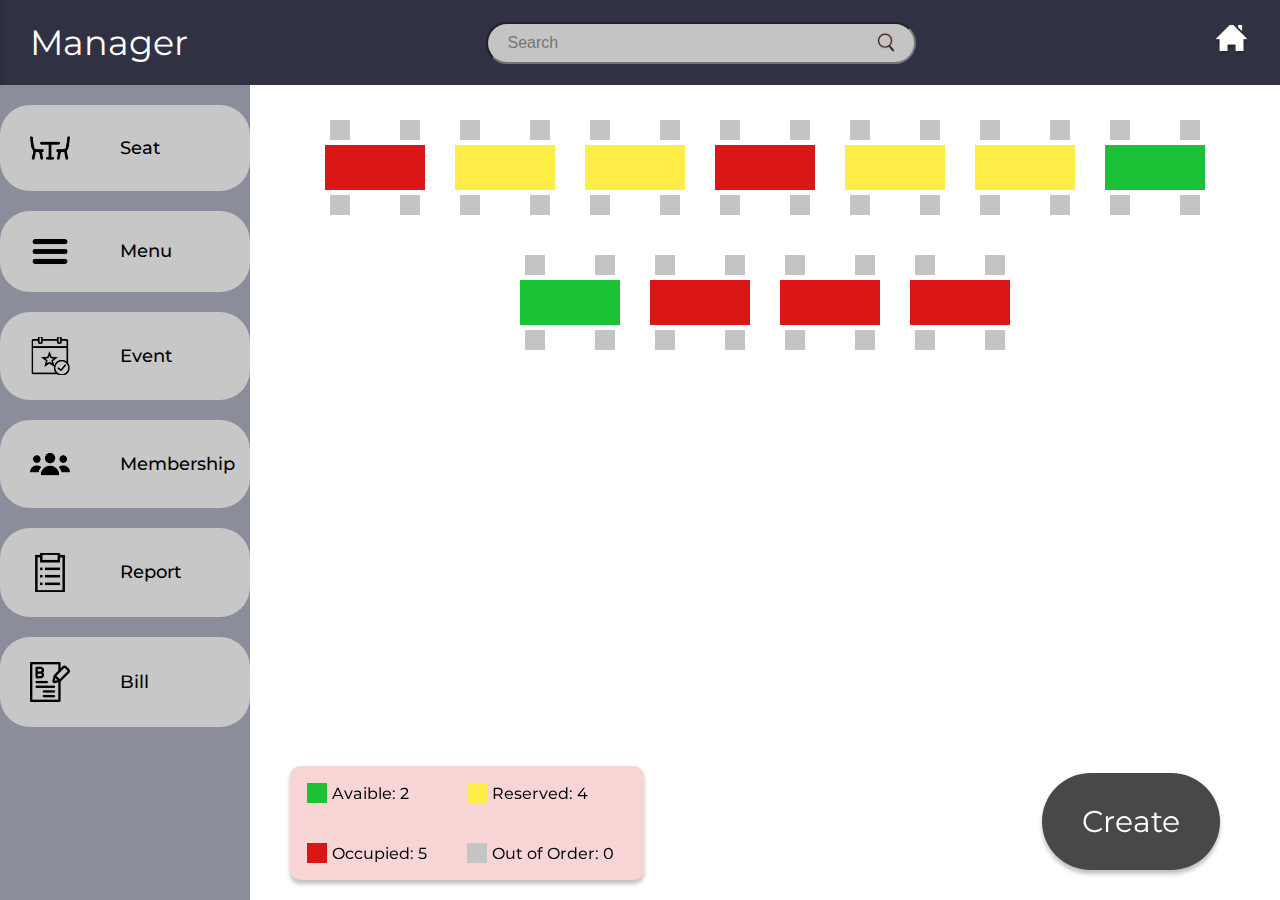
==== index.html @ 70da74de "restaurant project" ====
<!DOCTYPE html>
<html lang="en">
    <head>
        <meta charset="UTF-8">
        <meta http-equiv="X-UA-Compatible" content="IE=edge">
        <meta name="viewport" content="width=device-width, initial-scale=1.0">

        <!-- reset css -->
        <link rel="stylesheet" href="./assets/css/reset.css">

        <!-- main-file -->
        <link rel="stylesheet" href="./assets/css/main.css">

        <!-- resMain -->
        <link rel="stylesheet" href="./assets/css/responsive/resMain.css">

        <!-- favicon -->
        <link rel="shortcut icon" href="./assets/img/favicon.ico" type="image/x-icon">

        <!-- font-monterrat -->
        <link href="https://fonts.googleapis.com/css?family=Montserrat:300,400,500,600,700&display=swap" rel="stylesheet">

        <!-- font-awesome -->
        <link rel="stylesheet" href="https://cdnjs.cloudflare.com/ajax/libs/font-awesome/6.0.0-beta3/css/all.min.css">

        <!-- seat-file -->
        <link rel="stylesheet" href="./assets/css/seat.css">

        <!-- responsive seat -->
        <link rel="stylesheet" href="./assets/css/responsive/resSeat.css">

        <title>Seating</title>
    </head>
    <body>
        <!-- header -->
        <header>
            <!-- <input type="checkbox" id="check"> -->
            <div class="bar">
                <i class="fas fa-bars"></i>
            </div>
            <!-- logo -->
            <div class="header__logo">
                <h1>
                    <a href="">Manager</a>
                </h1>
            </div>

            <!-- search -->
            <div class="header__search">
                <input type="text" placeholder="Search">
                <img src="./assets/img/search.png" alt="">
            </div>

            <!-- home -->
            <div class="header__home">
                <a href="#">
                    <img src="./assets/img/home.png" alt="">
                </a>
            </div>
        </header>

        <!-- main-content -->
        <main>
            <!-- sidebar -->
            <div id="sidebar">
                <ul>
                    <li>
                        <a href="#">
                            <img src="./assets/img/seat.png" alt="image">
                            <span>Seat</span>
                        </a>
                    </li>
                    <li>
                        <a href="#">
                            <img src="./assets/img/menu.png" alt="image">
                            <span>Menu</span>
                        </a>
                    </li>
                    <li>
                        <a href="#">
                            <img src="./assets/img/event.png" alt="image">
                            <span>Event</span>
                        </a>
                    </li>
                    <li>
                        <a href="#">
                            <img src="./assets/img/membership.png" alt="image">
                            <span>Membership</span>
                        </a>
                    </li>
                    <li>
                        <a href="#">
                            <img src="./assets/img/report.png" alt="image">
                            <span>Report</span>
                        </a>
                    </li>
                    <li>
                        <a href="#">
                            <img src="./assets/img/bill.png" alt="image">
                            <span>Bill</span>
                        </a>
                    </li>
                </ul>
            </div>

            <!-- <div id="overlay"></div> -->

            <div id="side__bar_mobile">
                <div class="close">
                    <i class="fas fa-times"></i>
                </div>

                <h1>
                    <a href="#">Manager</a>
                </h1>

                <div class="header__search">
                    <input type="text" placeholder="Search">
                    <img src="./assets/img/search.png" alt="">
                </div>

                <ul>
                    <li>
                        <a href="#">
                            <img src="./assets/img/seat.png" alt="image">
                            <span>Seat</span>
                        </a>
                    </li>
                    <li>
                        <a href="#">
                            <img src="./assets/img/menu.png" alt="image">
                            <span>Menu</span>
                        </a>
                    </li>
                    <li>
                        <a href="#">
                            <img src="./assets/img/event.png" alt="image">
                            <span>Event</span>
                        </a>
                    </li>
                    <li>
                        <a href="#">
                            <img src="./assets/img/membership.png" alt="image">
                            <span>Membership</span>
                        </a>
                    </li>
                    <li>
                        <a href="#">
                            <img src="./assets/img/report.png" alt="image">
                            <span>Report</span>
                        </a>
                    </li>
                    <li>
                        <a href="#">
                            <img src="./assets/img/bill.png" alt="image">
                            <span>Bill</span>
                        </a>
                    </li>

                    <li>
                        <label class="checkbox">
                            <input type="checkbox">
                            <span>
                                <span></span>
                            </span>
                        </label>
                    </li>
                </ul>
            </div>

            <div id="overlay"></div>

            <!-- main-content -->
            <div id="content">
                <!-- table-box -->
                <div id="table-box">
                    <div class="table-box__left">
                        <div>
                            <span class="table-index">Table N</span>
                            <span class="table-status">Reserved</span>
                        </div>

                        <div class="table-timeout">Reservation Timeout: 1m12s</div>

                        <p>Lorem ipsum dolor, sit amet consectetur adipisicing elit. Numquam harum dolorum veniam </p>
                    </div>

                    <div class="table-box__right">
                        <uk>
                            <li class="change-status">Change status</li>
                            <li class="bill">Bill Detail</li>
                            <li class="done">Done</li>
                            <li class="delete">Delete Table</li>
                        </uk>
                    </div>
                </div>
                <!-- end of table box -->

                <!-- change status -->
                <div class="table__change-status">
                    <h1>Change status for table N</h1>

                    <div class="change_color">
                        <div>
                            <div class="change_color--item">
                                <span class="table--green"></span>
                                <span>Avaible</span>
                            </div>
                            <div class="change_color--item">
                                <span class="table--yellow"></span>
                                <span>Reserved</span>
                            </div>
                        </div>
                        <div>
                            <div class="change_color--item">
                                <span class="table--red"></span>
                                <span>Occupied</span>
                            </div>
                            <div class="change_color--item">
                                <span class="table--grey"></span>
                                <span>Out of Order</span>
                            </div>
                        </div>
                    </div>

                    <button class="close-change-status">Close</button>
                    <div style="clear: both;"></div>
                </div>
                <!-- end status -->

                <!-- create table -->
                <div class="table">
                    <div class="table-item">
                        <div class="table-item__chair">
                            <span></span>
                            <span></span>
                        </div>

                        <div class="table-item__mid table--red">

                        </div>

                        <div class="table-item__chair">
                            <span></span>
                            <span></span>
                        </div>
                    </div>
                </div>
                <!-- end of create table -->
            </div>

            <!-- thống kế và add -->
            <footer>
                <div id="table-count">
                    <div>
                        <div>
                            <span class="table--green box"></span>
                            <span class="count">Avaible: 6</span>
                        </div>
                        <div>
                            <span class="table--yellow box"></span>
                            <span class="count">Reserved: 4</span>
                        </div>
                    </div>

                    <div>
                        <div>
                            <span class="table--red box"></span>
                            <span class="count">Occupied: 8</span>
                        </div>
                        <div>
                            <span class="table--grey box"></span>
                            <span class="count">Out of Order: 2</span>
                        </div>
                    </div>
                </div>

                <div id="table-add">Create</div>

                <div class="popup-create">
                    <div>Create table N</div>
                    <div>
                        <button class="createY">Yes</button>
                        <button class="createN">No</button>
                    </div>
                </div>
            </footer>

        </main>

    </body>
    <script src="./assets/js/seat.js"></script>
</html>
---- assets/css/main.css ----
header {
    display: flex;
    justify-content: space-between;
    align-items: center;
    background-color: #303243;
    color: #fff;
    height: 85px;
    padding: 0 30px;
    position: fixed;
    top: 0;
    left: 0;
    right: 0;

    z-index: 1000;
}

header .header__logo a {
    font-size: 35px;
    display: block;
    color: #fff;
    font-weight: normal;
}

.header__search {
    position: relative;
    display: inline-block;
}

.header__search input {
    padding: 10px 20px;
    width: 430px;
    border-radius: 30px;
    font-size: 16px;
    background-color: #C4C4C4;
    padding-right: 45px;
}

.header__search img {
    width: 20px;
    position: absolute;
    top: 9.5px;
    right: 20px;
}

header .header__home img {
    width: 37px;
}

/* main */
main {
    display: flex;
}

#sidebar {
    width: 250px;
    background-color: #8B8D9A;
    height: calc(100vh - 85px);
    overflow: auto;

    position: fixed;
    top: 85px;
    left: 0;
    z-index: 100000;
}

#sidebar ul li {
    background-color: #C7C7C7;
    border-radius: 30px;
    padding: 25px 30px;
    margin-top: 20px;
}

#sidebar ul li a {
    display: flex;
    align-items: center;
    justify-content: space-between;
    color: #000;
    font-weight: 500;
}

#sidebar ul li span {
    display: block;
    width: 100px;
    font-size: 18px;
}

#sidebar ul li img {
    width: 40px;
}

#content {
    width: calc(100% - 250px);
    padding-top: 85px;
    margin-left: 250px;
    position: relative;

    min-height: 100vh;
    /* background-color: #282C34; */
}

/* side bar mobile */
#side__bar_mobile {
    /* margin-top: 200px; */
    position: fixed;
    z-index: 1100;
    background-color: #fff;
    top: 0;
    left: 0;
    bottom: 0;
    width: 400px;
    max-width: 100%;
    box-shadow: 0px 4px 4px rgba(0, 0, 0, 0.25);
    
    padding: 16px 0 32px 32px;
    transform: translateX(-100%);
}

#side__bar_mobile h1 {
    padding: 30px 0px 30px 20px;
    /* font-size: 30px; */
}

#side__bar_mobile h1 a {
    color: #000;
    font-size: 35px;
}

#side__bar_mobile ul li {
    padding: 20px 0px 20px 20px;
}

#side__bar_mobile ul li:hover { 
    background-color: #F0F0F0;
}

#side__bar_mobile ul li a {
    display: flex;
    align-items: center;
}

#side__bar_mobile ul li a img {
    width: 40px;
}

#side__bar_mobile ul li a img {
    padding-right: 15px;
}

#side__bar_mobile ul li a span {
    font-size: 18px;
    color: #000;
}

.close{
    position: absolute;
    top: 1rem;
    right: 1.5rem;
    font-size: 25px;
    cursor: pointer;
}

.close:active {
    color: #ddd;
}

#overlay {
    position: fixed;
    top: 0;
    bottom: 0;
    left: 0;
    right: 0;
    background-color: rgba(0, 0, 0, 0.3);
    display: none;
}

header .bar {
    display: none;
    cursor: pointer;
}

#side__bar_mobile .header__search {
    padding-left: 20px;
    margin-bottom: 25px;
}

/* chuyển */
label.checkbox input {
    display: none;
}

label.checkbox > span {
    width: 56px;
    height: 30px;
    display: inline-block;
    background-color: #fff;
    border-radius: 26px;
    position: relative;
    box-shadow: 0 4px 8px 0 rgba(0, 0, 0, 0.2), 0 6px 20px 0 rgba(0, 0, 0, 0.19);
}

label.checkbox > span > span {
    width: 28px;
    height: 28px;
    border-radius: 50%;
    display: inline-block;
    position: absolute;
    left: 1px;
    top: 1px;
    background-color: #fff;
    box-shadow: 0 4px 8px 0 rgba(0, 0, 0, 0.2), 0 6px 20px 0 rgba(0, 0, 0, 0.19);
}

label.checkbox > input:checked + span > span {
    right: 1px;
    left: auto;
}

label.checkbox > input:checked + span {
    /* background-color: #4CD964; */
    background-color: #282C34   ;
}
---- assets/css/responsive/resMain.css ----
@media screen and (max-width: 1150px) {
    header .bar {
        font-size: 30px;
    }

    #sidebar {
        width: 100px;
        overflow: none;
    }

    #sidebar ul li img {
        width: 30px;
    }

    #sidebar ul li {
        padding: 10px;
    }

    #sidebar ul li a {
        display: block;
        text-align: center;
    }

    #sidebar ul li span {
        display: none;
    }

    #content {
        margin-left: 100px;
        width: 100%;
    }

    .header__search input {
        width: 300px;
    }
}

@media screen and (max-width: 950px) {
    header {
        /* position: static; */
    }

    header .header__logo{
        display: none;
    }

    #sidebar {
        display: none;
    }

    #content {
        margin-left: 0px;
        position: relative;
    }

    header .bar {
        display: block;
    }

    header .header__search {
        display: none;
    } 
}
---- assets/css/seat.css ----
/* ---- public ------ */
.table--green {
    background-color: #1CC136;
}

.table--red {
    background-color: #DB1616;
}

.table--yellow {
    background-color: #FFED47;
}

.table--grey {
    background-color: #C4C4C4;
}

/* ---------- box ---------- */
#table-box {
    background-color: #C4C4C4;
    width: 550px;
    height: 300px;
    color: #000;
    /* display: flex; */
    padding: 20px;
    border-radius: 30px;
    font-size: 18px;
    
    position: fixed;
    top: 50%;
    left: 60%;
    transform: translate(-50%, -50%);
    z-index: 1000;

    /* ẩn table box */
    display: none;
    /* box-shadow */
}

#table-box .table-box__left {
    width: 50%;
    border-right: 1px solid #000;
    padding: 0 10px;
}

#table-box .table-box__left div:first-child {
    display: flex;
    justify-content: space-between;
    align-items: center;
    margin-bottom: 15px;
}

#table-box .table-box__left div:first-child span:last-child {
    background-color: #FFED47;
    padding: 5px 10px;
}

#table-box .table-timeout {
    background-color: #fff;
    padding: 7px 5px;
    font-size: 15px;
    margin-bottom: 15px;
    display: none;
}

/* table-box__right */
.table-box__right {
    text-align: center;
    width: 50%;
    padding: 0 30px;
}

.change-status, .bill, .done {
    background-color: #34AED4;
    margin-bottom: 15px;
    padding: 12px 6px;
    border-radius: 30px;
    font-weight: 500;
    cursor: pointer;
}

.delete {
    font-size: 14px;
    background-color: #484848;
    color: #fff;
    width: 60%;
    padding: 7px;
    border-radius: 20px;
    cursor: pointer;
}

/* change status function */

.table__change-status {
    width: 500px;
    height: 200px;
    background-color: #C4C4C4;
    padding: 15px 40px;

    position: fixed;
    top: 50%;
    left: 55%;
    transform: translate(-50%, -50%);
    z-index: 1001;

    border-radius: 30px;

    display: none;
}

.table__change-status h1 {
    text-align: center;
    font-weight: 500;
    margin-bottom: 15px;
    font-size: 28px;
}

.change_color > div {
    display: flex;
    justify-content: space-between;
}

.change_color--item {
    width: 185px;
    background-color: #fff;
    border-radius: 20px;
    display: flex;
    /* justify-content: space-between; */
    align-items: center;
    padding: 8px 20px;

}

.change_color > div:nth-child(1) {
    margin-bottom: 15px;
}

.change_color--item span:first-child {
    width: 20px;
    height: 20px;
    display: inline-block;
    margin-right: 20px;
}

.change_color--item span:nth-child(2) {
    font-size: 16px;
    font-weight: 500;
}

.table__change-status button {
    float: right;
    color: #fff;
    background-color: #484848;
    border: 0;
    outline: 0;
    padding: 5px 10px;
    border-radius: 15px;
    margin-top: 10px;
}

/* ------------------------- */

/* main content */
.table {
    display: flex;
    justify-content: center;
    /* width: 82%; */
    width: 100%;
    /* margin: 0 auto;  */
    flex-wrap: wrap;
    /* để hiện thị hết bàn */
    margin-bottom: 150px;
}
/* ------ table-item ----- */
.table-item {
    width: 100px;
    margin-right: 15px;
    margin-top: 30px;
    margin-left: 15px;
}

.table-status {
    font-size: 18px;
}

.table-item .table-item__chair {
    display: flex;
    justify-content: space-between;
    margin: 5px 0px;
}

.table-item .table-item__chair span{
    width: 20px;
    height: 20px;
    background-color: #C4C4C4;
    display: block;
}

.table-item .table-item__chair span:first-child {
    margin-left: 5px;
}

.table-item .table-item__chair span:last-child {
    margin-right: 5px;
}

.table-item .table-item__mid {
    width: 100%;
    height: 45px;
    cursor: pointer;
}

.bill {
    background-color: #fff;
}



/* footer */ 

#table-count {
    width: auto;
    height: auto;
    background-color: #F8D5D5;
    border-radius: 10px;

    position: fixed;
    bottom: 20px;
    left: 290px;
    padding: 17px;

    font-weight: 450;

    box-shadow: 0px 4px 4px rgba(0, 0, 0, 0.25);

} 

#table-count > div {
    display: flex;
    justify-content: space-between;
}

#table-count > div:nth-child(1) {
    margin-bottom: 40px;
}

#table-count > div > div {
    width: 160px;
    display: flex;
    align-items: center;
}

#table-count .box {
    width: 20px;
    height: 20px;
    display: inline-block;
    margin-right: 5px;
}

#table-add {
    padding: 30px 40px;
    background-color: #484848;
    border-radius: 50px;
    font-size: 30px;
    color: #fff;

    position: fixed;
    bottom: 30px;
    right: 60px;

    display: flex;
    justify-content: center;
    align-items: center;

    box-shadow: 0px 4px 4px rgba(0, 0, 0, 0.25);
}

/* create table */
.popup-create {
    position: fixed;
    top: 50%;
    left: 50%;

    width: 300px;
    height: auto;
    background-color: #C4C4C4;
    transform: translate(-50%, -50%);
    z-index: 100;

    padding: 15px 20px;

    text-align: center;
    border-radius: 20px;

    display: none;
}

.popup-create div:first-child {
    font-size: 20px;
    font-weight: 500;
    margin-bottom: 10px;
}

.popup-create div:nth-child(2) > button{
    font-size: 16px;
    border: none;
    outline: none;
    padding: 5px 10px;
    border-radius: 10px;
    margin-right: 30px;
}
---- assets/css/responsive/resSeat.css ----
@media screen and (max-width: 1150px) {
    #table-count {
        left: 130px;
        width: auto;
        height: auto;
    }

    .count {
        font-size: 16px;
    }

    #table-add {
        right: 20px;
    }
}

@media screen and (max-width: 950px) {
    #table-count {
        left: 20px;
    }

    #table-box {
        top: 50%;
        left: 50%;
        transform: translate(-50%, -50%);
    }

    #table-add {
        padding: 20px 25px;
        font-size: 25px;
        border-radius: 55px;
        bottom: 40px;
    }

    /* table box */
    #table-box {
        padding-top: 40px;
        /* display: block; */
        border-radius: 0px;
        position: fixed;
        top: 0px;
        left: 0px;
        bottom: 0;

        transform: translate(0,0);

        width: 320px;
        max-width: 100%;
        height: auto;

        flex-wrap: wrap;
        gap: 0;
    }

    #table-box .table-box__left {
        border: none;
        width: 100%;
    }

    .table-box__right {
        width: 100%;
        margin-top: 20px;
        padding: 0px;
    }

    .table-box__right li {
        font-size: 16px;
    }

    /* table change status button */
    .table__change-status {
        position: fixed;
        top: 0;
        bottom: 0;
        left: 0;
        border-radius: 0;
        transform: translate(0,0);
        width: 320px;
        max-width: 100%;
        height: auto;
        padding: 40px 20px 20px 20px;
    }

    .table__change-status h1 {
        font-size: 25px;
        text-align: center;
        margin-top: 40px;
        margin-bottom: 20px;
    }

    .change_color > div:first-child {
        margin-bottom: 0px;
    }

    .change_color > div {
        display: block;
        /* margin-bottom: 0px; */
    }

    .change_color > div > div {
        width: 100%;
        margin-bottom: 25px;
        padding: 10px 10px;
    }

    .close-change-status {
        width: 100%;
        font-size: 20px;
        padding: 10px 10px;
        float: none!important;
    }
}

@media screen and (max-width: 600px) {
    #table-count {
        height: auto;
        width: auto;
    }

    #table-count > div:nth-child(1) {
        margin-bottom: 5px;
    }

    #table-count > div{
        display: block;
    }

    #table-count > div > div {
        margin-bottom: 5px;
    }

    #table-add {
        bottom: 53px;
    }
}

@media screen and (max-width: 450px) {
    #side__bar_mobile {
        width: 100%;
    }
}
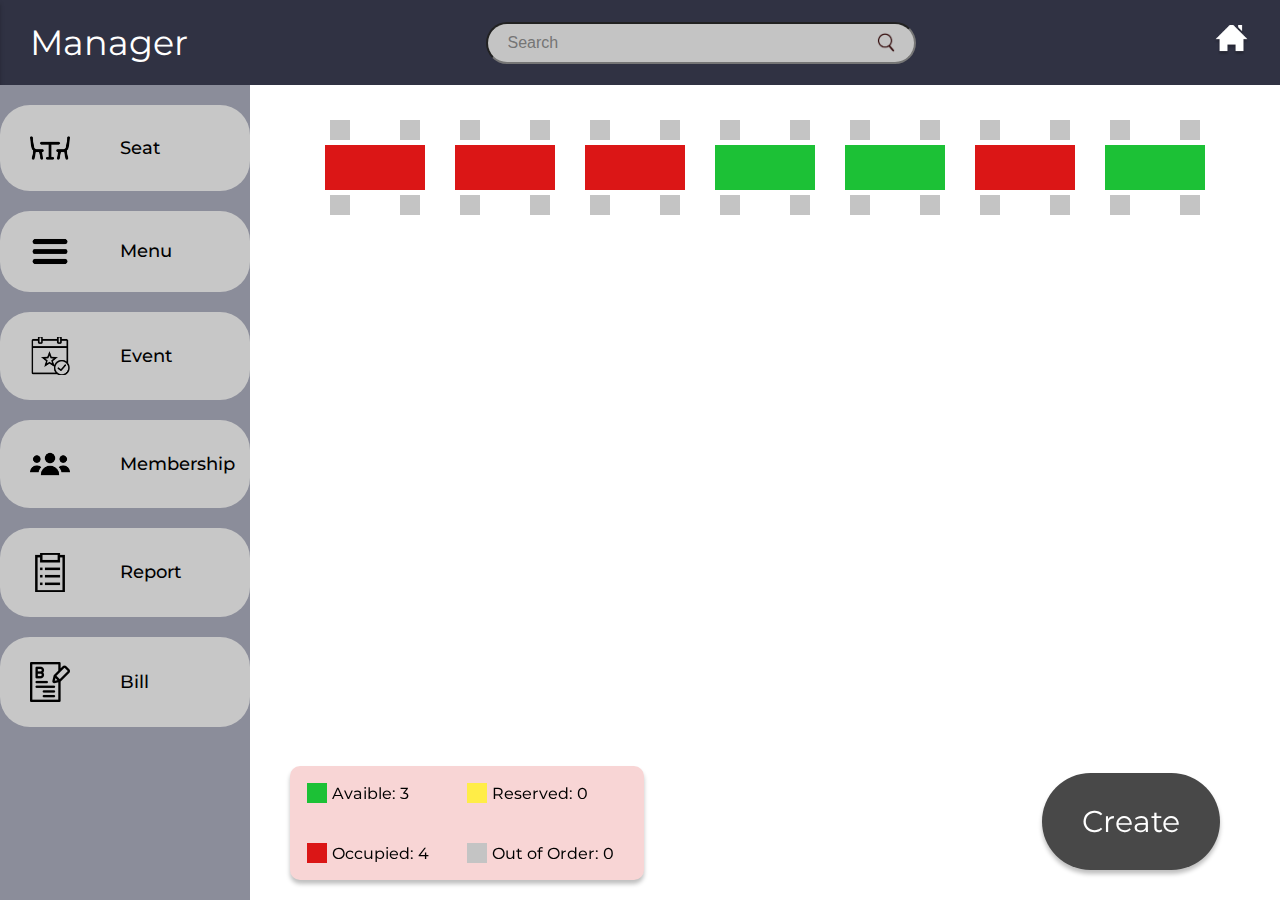
==== commit 64e75fce: "add menu" ====
--- a/index.html
+++ b/index.html
@@ -65,19 +65,19 @@
             <div id="sidebar">
                 <ul>
                     <li>
-                        <a href="#">
+                        <a href="./index.html">
                             <img src="./assets/img/seat.png" alt="image">
                             <span>Seat</span>
                         </a>
                     </li>
                     <li>
-                        <a href="#">
+                        <a href="./menu.html">
                             <img src="./assets/img/menu.png" alt="image">
                             <span>Menu</span>
                         </a>
                     </li>
                     <li>
-                        <a href="#">
+                        <a href="./event.html">
                             <img src="./assets/img/event.png" alt="image">
                             <span>Event</span>
                         </a>
@@ -121,19 +121,19 @@
 
                 <ul>
                     <li>
-                        <a href="#">
+                        <a href="./index.html">
                             <img src="./assets/img/seat.png" alt="image">
                             <span>Seat</span>
                         </a>
                     </li>
                     <li>
-                        <a href="#">
+                        <a href="./menu.html">
                             <img src="./assets/img/menu.png" alt="image">
                             <span>Menu</span>
                         </a>
                     </li>
                     <li>
-                        <a href="#">
+                        <a href="./event.html">
                             <img src="./assets/img/event.png" alt="image">
                             <span>Event</span>
                         </a>
@@ -188,7 +188,7 @@
                     <div class="table-box__right">
                         <uk>
                             <li class="change-status">Change status</li>
-                            <li class="bill">Bill Detail</li>
+                            <li class="bill">Bill Detail(develop)</li>
                             <li class="done">Done</li>
                             <li class="delete">Delete Table</li>
                         </uk>
@@ -289,5 +289,6 @@
         </main>
 
     </body>
+    <script src="./assets/js/main.js"></script>
     <script src="./assets/js/seat.js"></script>
 </html>
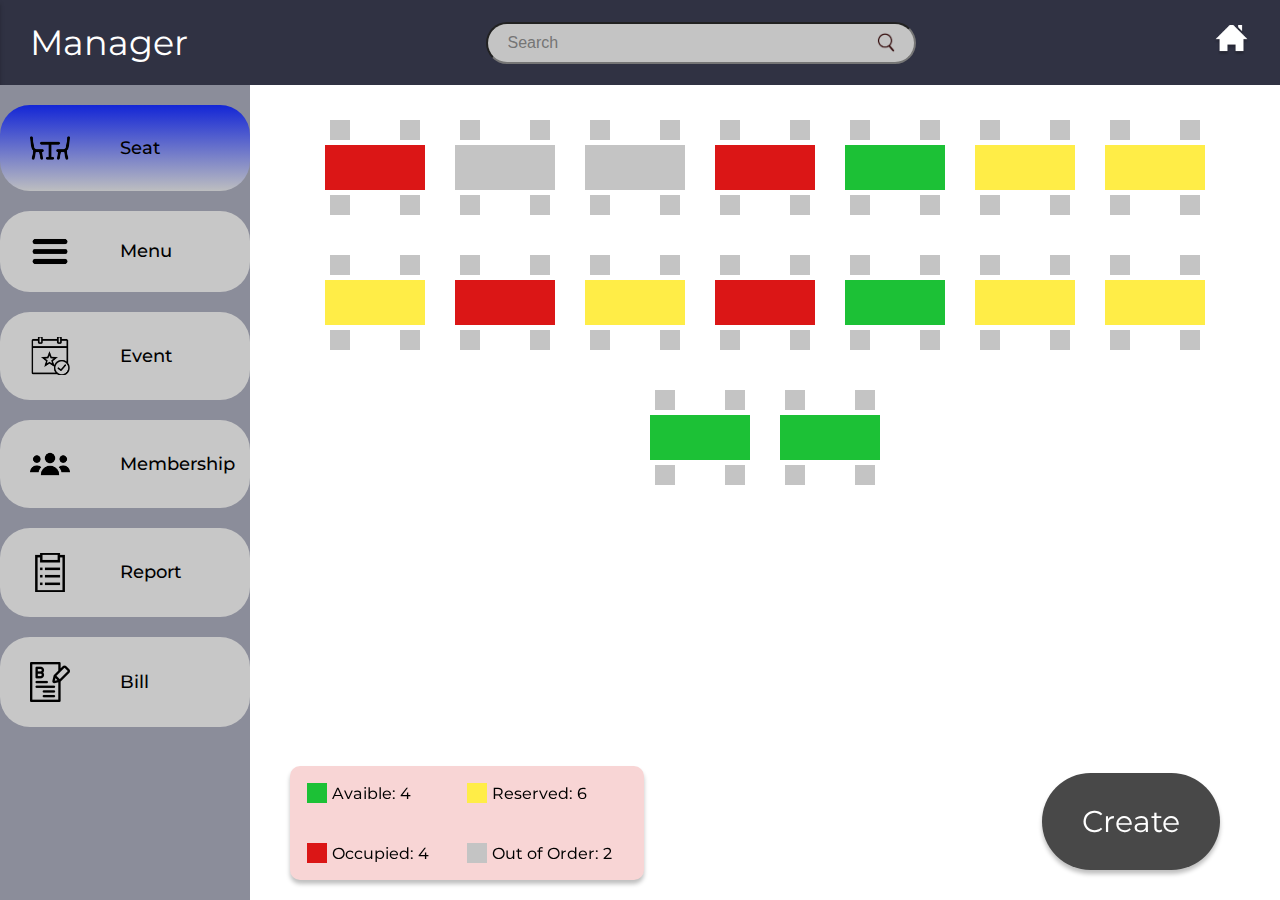
==== commit ad86ee64: "add file" ====
--- a/index.html
+++ b/index.html
@@ -64,7 +64,7 @@
             <!-- sidebar -->
             <div id="sidebar">
                 <ul>
-                    <li>
+                    <li class="active">
                         <a href="./index.html">
                             <img src="./assets/img/seat.png" alt="image">
                             <span>Seat</span>
@@ -120,7 +120,7 @@
                 </div>
 
                 <ul>
-                    <li>
+                    <li class="active">
                         <a href="./index.html">
                             <img src="./assets/img/seat.png" alt="image">
                             <span>Seat</span>
--- a/assets/css/main.css
+++ b/assets/css/main.css
@@ -219,5 +219,3 @@
     /* background-color: #4CD964; */
     background-color: #282C34   ;
 }
-
-
--- a/assets/css/seat.css
+++ b/assets/css/seat.css
@@ -310,3 +310,8 @@
     margin-right: 30px;
 }
 
+/* thanh menu có màu */
+.active {
+    background-color: #C3C3C4;
+    background: linear-gradient(180deg, #1326D6, #BDBEC0);
+}